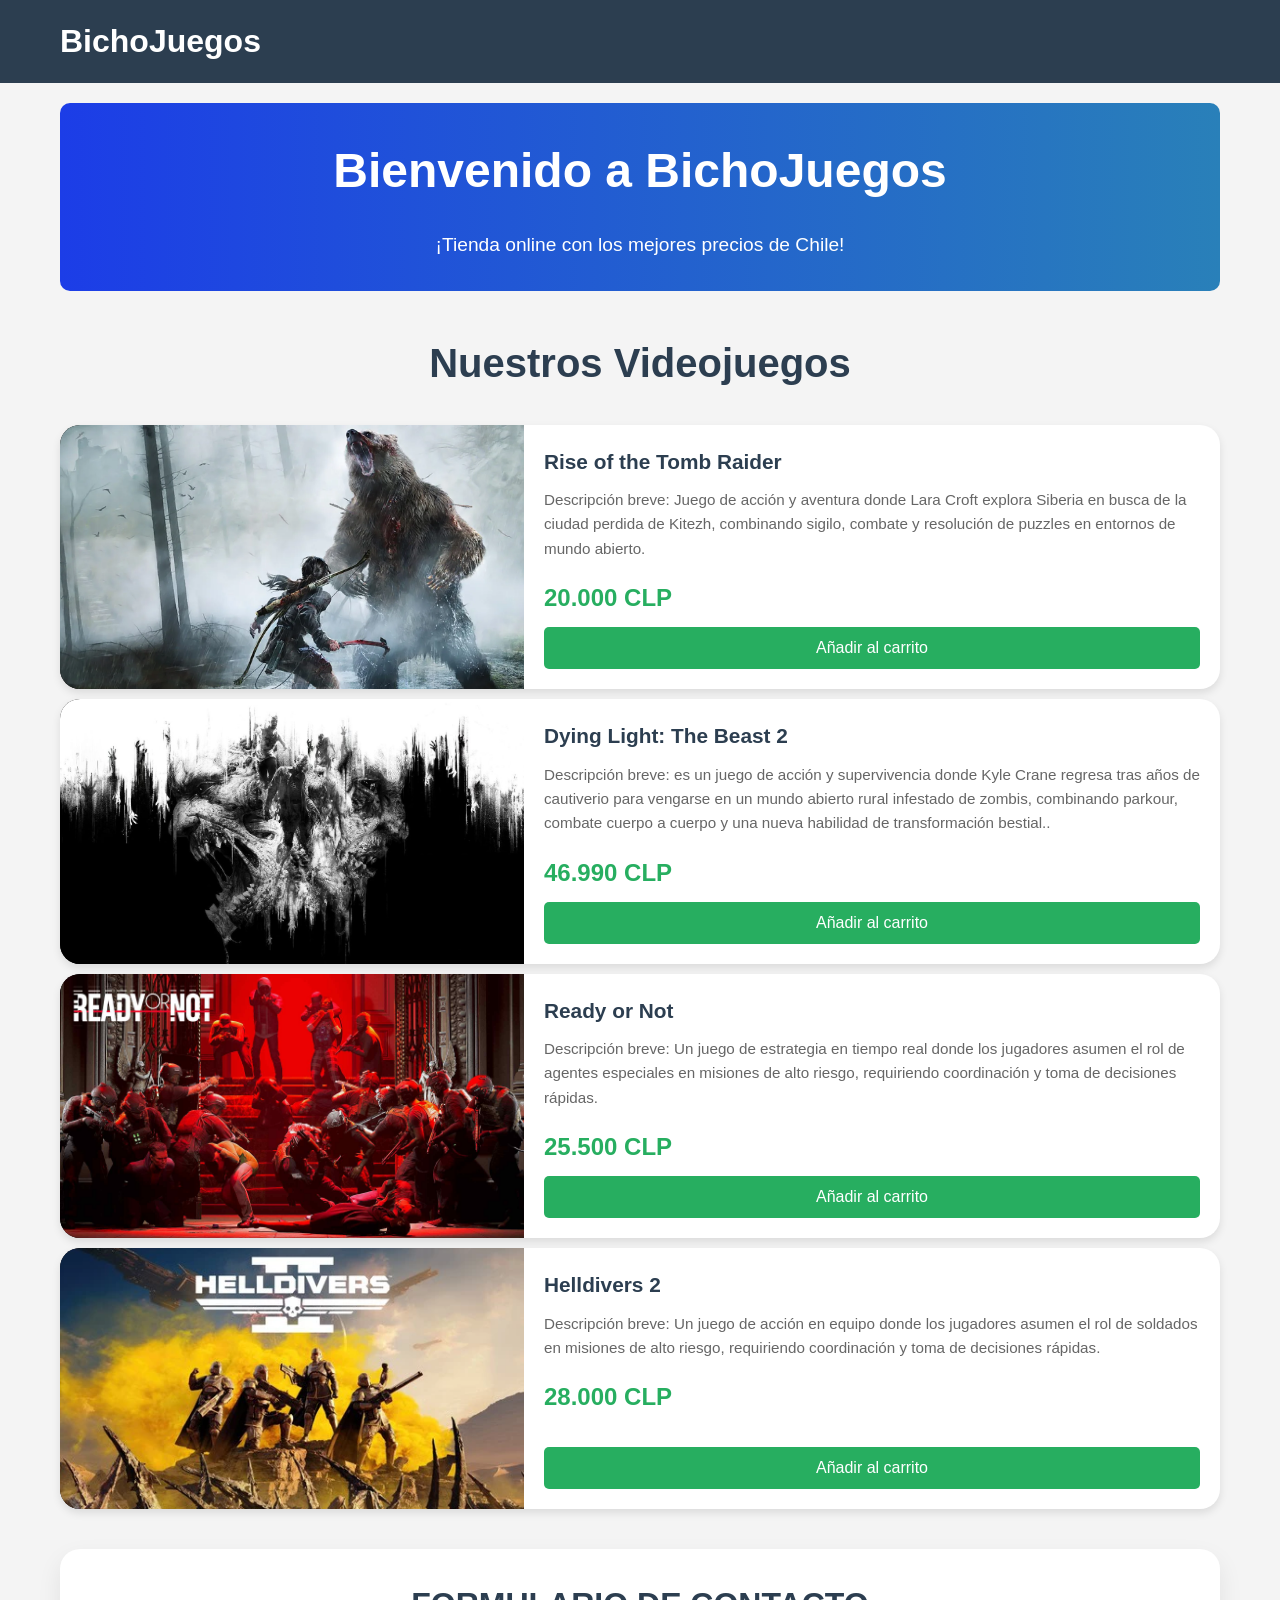
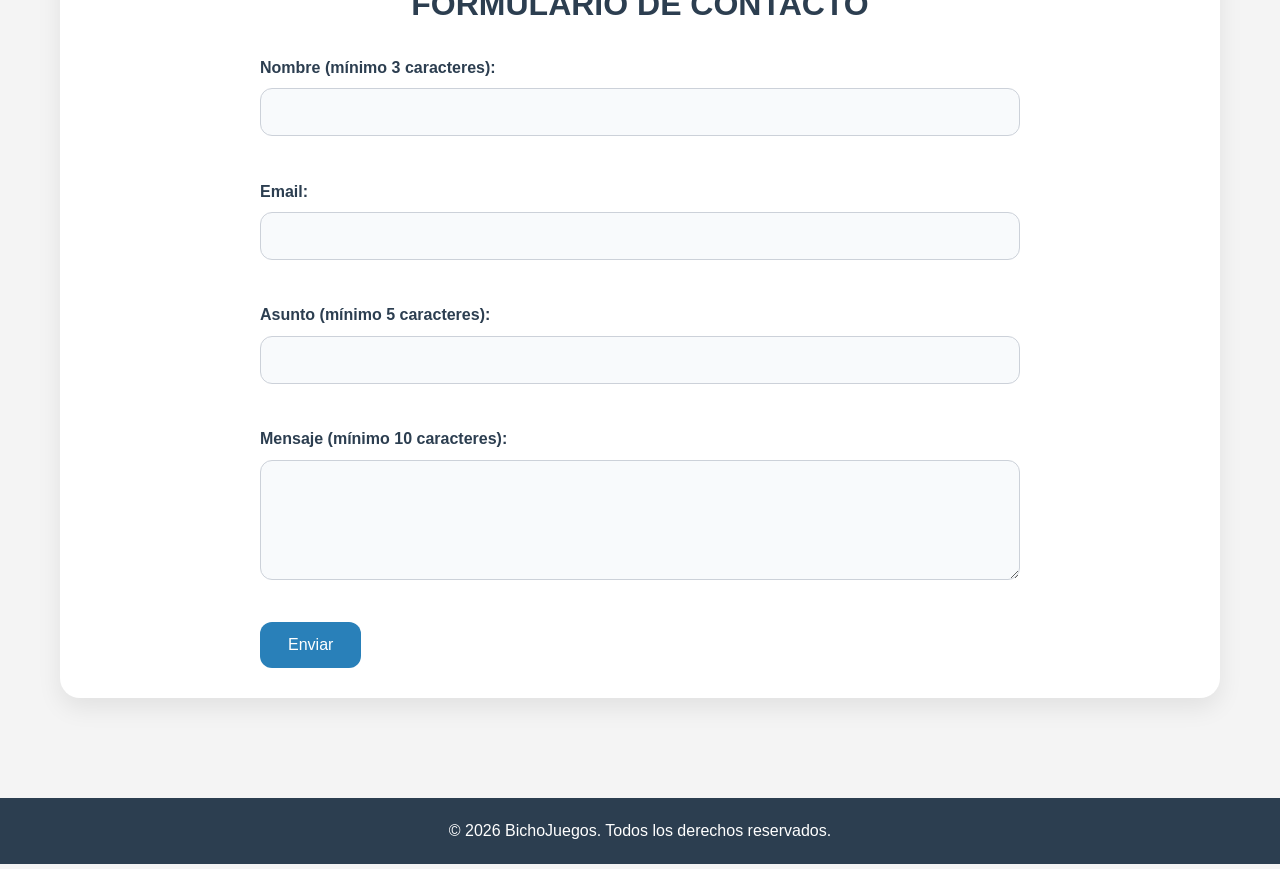
==== Index.html @ ba561649 "1.0.0 Primera versión de la tienda de videojuegos" ====
<!DOCTYPE html>
<html lang="es">

<head>
    <meta charset="UTF-8">
    <meta name="viewport" content="width=device-width, initial-scale=1.0">
    <title>BichoJuegos</title>
    <link rel="stylesheet" href="Pagina_videojuegos.css">
</head>

<body>
    <header>
        <nav>
            <h1>BichoJuegos</h1>
        </nav>
    </header>
    <main>
        <section id="hero">
            <h2>Bienvenido a BichoJuegos</h2>
            <p>¡Tienda online con los mejores precios de Chile!</p>
        </section>

        <section id="juegos">
            <h2>Nuestros Videojuegos</h2>
            <div class="Juegos-container">
                <div class="juego-card">
                    <div class="juego-card__media">
                        <img class="juego-card__image" src="rise-of-the-tomb-raider.webp" alt="Videojuego-Lara">
                        <video class="juego-card__video" muted autoplay loop playsinline preload="auto">
                            <source src="Lara.1.mp4" type="video/mp4">
                        </video>
                    </div>
                    <div class="juego-card__info">
                        <h3 class="juego-card__title">Rise of the Tomb Raider</h3>
                        <p class="juego-card__description">Descripción breve: Juego de acción y aventura donde Lara Croft explora Siberia en busca de la ciudad perdida de Kitezh, combinando sigilo, combate y resolución de puzzles en entornos de mundo abierto.</p>
                        <p class="juego-card__price">20.000 CLP</p>
                        <button class="juego-card__button" onclick="window.location.href='Carrito.html'">Añadir al carrito</button>
                    </div>
                </div>

                <div class="juego-card">
                    <div class="juego-card__media">
                        <img class="juego-card__image" src="Kyle.jpg" alt="Videojuego 2">
                        <video class="juego-card__video" muted autoplay loop>
                            <source src="Dying.1.mp4" type="video/mp4">
                        </video>
                    </div>
                    <div class="juego-card__info">
                        <h3 class="juego-card__title">Dying Light: The Beast 2</h3>
                        <p class="juego-card__description">Descripción breve: es un juego de acción y supervivencia donde Kyle Crane regresa tras años de cautiverio para vengarse en un mundo abierto rural infestado de zombis, combinando parkour, combate cuerpo a cuerpo y una nueva habilidad de transformación bestial..</p>
                        <p class="juego-card__price">46.990 CLP</p>
                        <button class="juego-card__button" onclick="window.location.href='Carrito.html'">Añadir al carrito</button>
                    </div>
                </div>

                <div class="juego-card">
                    <div class="juego-card__media">
                        <img class="juego-card__image" src="ready-or-not.jpg" alt="Videojuego 3">
                        <video class="juego-card__video" muted autoplay loop>
                            <source src="Ready.1.mp4" type="video/mp4">
                        </video>
                    </div>
                    <div class="juego-card__info">
                        <h3 class="juego-card__title">Ready or Not</h3>
                        <p class="juego-card__description">Descripción breve: Un juego de estrategia en tiempo real donde los jugadores asumen el rol de agentes especiales en misiones de alto riesgo, requiriendo coordinación y toma de decisiones rápidas.</p>
                        <p class="juego-card__price">25.500 CLP</p>
                        <button class="juego-card__button" onclick="window.location.href='Carrito.html'">Añadir al carrito</button>
                    </div>
                </div>

                <div class="juego-card">
                    <div class="juego-card__media">
                        <img class="juego-card__image" src="Helldivers.webp" alt="Videojuego 4">
                        <video class="juego-card__video" muted autoplay loop>
                            <source src="Helldivers.mp4" type="video/mp4">
                        </video>
                    </div>
                    <div class="juego-card__info">
                        <h3 class="juego-card__title">Helldivers 2</h3>
                        <p class="juego-card__description">Descripción breve: Un juego de acción en equipo donde los jugadores asumen el rol de soldados en misiones de alto riesgo, requiriendo coordinación y toma de decisiones rápidas.</p>
                        <p class="juego-card__price">28.000 CLP</p>
                        <button class="juego-card__button" onclick="window.location.href='Carrito.html'">Añadir al carrito</button>
                    </div>
                </div>
            </div>
        </section>
        <section class="contacto">
        <h2 class="contacto-titulo"> FORMULARIO DE CONTACTO </h2>
        <form class="formulario" id="formularioContacto">
            <div class="form-grupo">
                <label for="nombre">Nombre (mínimo 3 caracteres):</label>
                <input type="text" id="nombre" name="nombre" minlength="3" required>
                <span class="error" id="errorNombre"></span>
            </div>
            <div class="form-grupo">
                <label for="email">Email:</label>
                <input type="email" id="email" name="email" required>
                <span class="error" id="errorEmail"></span>
            </div>
            <div class="form-grupo">
                <label for="asunto">Asunto (mínimo 5 caracteres):</label>
                <input type="text" id="asunto" name="asunto" minlength="5" required>
                <span class="error" id="errorAsunto"></span>
            </div>
            <div class="form-grupo">
                <label for="mensaje">Mensaje (mínimo 10 caracteres):</label>
                <textarea id="mensaje" name="mensaje" rows="5" minlength="10" required></textarea>
                <span class="error" id="errorMensaje"></span>
            </div>
            <button type="submit" class="btn-enviar">Enviar</button>
        </form>
    </section>
    </main>

    <footer>
        <p>&copy; 2026 BichoJuegos. Todos los derechos reservados.</p>
    </footer>
    <script src="contacto.js"></script>
</body>

</html>
---- Pagina_videojuegos.css ----
* {
    margin: 0;
    padding: 0;
    box-sizing: border-box;
}


body {
    font-family: 'Arial';
    line-height: 1.6;
    color: #333;
    background-color: #f4f4f4;
}


header {
    background-color: #2c3e50;
    color: #fff;
    padding: 1rem 0;
}

nav {
    display: flex;
    justify-content: space-between;
    align-items: center;
    max-width: 1200px;
    margin: 0 auto;
    padding: 0 20px;
}

nav h1 {
    font-size: 2rem;
}

nav ul {
    display: flex;
    list-style: none;
}

nav ul li {
    margin-left: 20px;
}

nav ul li a {
    color: #fff;
    text-decoration: none;
    padding: 10px;
    transition: background-color 0.3s;
}

nav ul li a:hover {
    background-color: #34495e;
    border-radius: 5px;
}


main {
    max-width: 1200px;
    margin: 0 auto;
    padding: 20px;
}


#hero {
    text-align: center;
    background: linear-gradient(to right, #1c3de7, #2980b9);
    color: #fff;
    padding: 30px 20px;
    margin-bottom: 40px;
    border-radius: 10px;
}

#hero h2 {
    font-size: 3rem;
    margin-bottom: 20px;
}

#hero p {
    font-size: 1.2rem;
}


#juegos {
    margin-bottom: 40px;
}

#juegos h2 {
    text-align: center;
    margin-bottom: 30px;
    font-size: 2.5rem;
    color: #2c3e50;
}

.Juegos-container {
    display: grid;
    grid-template-columns: 1fr;
    gap: 10px;
}

.juego-card {
    background-color: #fff;
    border-radius: 20px;
    box-shadow: 0 4px 8px rgba(0, 0, 0, 0.1);
    overflow: hidden;
    transition: transform 0.3s;
    display: flex;
    flex-direction: row;
    align-items: stretch;
}

.juego-card:hover {
    transform: translateY(-5px);
}

.juego-card__media {
    position: relative;
    width: 40%;
    aspect-ratio: 16 / 9;
    flex-shrink: 0;
    overflow: hidden;
    background-color: #000;
}

.juego-card__image {
    width: 100%;
    height: 100%;
    object-fit: cover;
    position: absolute;
    top: 0;
    left: 0;
    z-index: 2;
    opacity: 1;
    transition: opacity 0.25s ease;
}

.juego-card__video {
    width: 100%;
    height: 100%;
    object-fit: cover;
    position: absolute;
    top: 0;
    left: 0;
    z-index: 1;
    opacity: 0;
    transition: opacity 0.25s ease;
}

.juego-card:hover .juego-card__video {
    opacity: 1;
}

.juego-card:hover .juego-card__image {
    opacity: 0;
}

.juego-card__info {
    flex: 1;
    display: flex;
    flex-direction: column;
    justify-content: space-between;
    padding: 20px;
}

.juego-card__title {
    font-size: 1.3rem;
    color: #2c3e50;
    margin-bottom: 10px;
}

.juego-card__description {
    color: #666;
    margin-bottom: 8px;
    font-size: 0.95rem;
}

.juego-card__price {
    font-size: 1.5rem;
    font-weight: bold;
    color: #27ae60;
    margin: 10px 0;
}

.juego-card__button {
    display: block;
    width: 100%;
    padding: 12px;
    background-color: #27ae60;
    color: #fff;
    border: none;
    border-radius: 5px;
    cursor: pointer;
    font-size: 1rem;
    transition: background-color 0.3s;
    margin-top: auto;
}

.juego-card__button:hover {
    background-color: #229954;
}


footer {
    background-color: #2c3e50;
    color: #fff;
    text-align: center;
    padding: 20px 0;
    margin-top: 40px;
}


@media (max-width: 768px) {
    nav {
        flex-direction: column;
        text-align: center;
    }

    nav ul {
        margin-top: 10px;
    }

    nav ul li {
        margin: 0 10px;
    }

    main {
        padding: 15px;
    }

    .juego-card {
        flex-direction: column;
    }

    .juego-card__media {
        width: 100%;
        aspect-ratio: 16 / 9;
    }

    .juego-card__info {
        padding: 15px;
    }

    .juego-card__title {
        font-size: 1.2rem;
    }

    #hero h2 {
        font-size: 2rem;
    }

    #hero p {
        font-size: 1rem;
    }

    .Juegos-container {
        grid-template-columns: 1fr;
    }

    .contacto {
        padding: 20px 18px;
        margin-bottom: 30px;
    }

    .contacto-titulo {
        font-size: 1.6rem;
    }

    .formulario {
        gap: 0.75rem;
    }

    .formulario input,
    .formulario textarea {
        padding: 12px 14px;
    }

    .btn-enviar {
        width: 100%;
        padding: 14px 20px;
    }

    footer {
        padding: 18px 10px;
    }
}

.contacto {
    background-color: #ffffff;
    padding: 30px 25px;
    border-radius: 20px;
    box-shadow: 0 10px 25px rgba(0, 0, 0, 0.08);
    margin-bottom: 40px;
}

.contacto-titulo {
    text-align: center;
    font-size: 2rem;
    color: #2c3e50;
    margin-bottom: 1.5rem;
}

.formulario {
    max-width: 760px;
    margin: 0 auto;
    display: grid;
    gap: 1rem;
}

.form-grupo {
    display: grid;
    gap: 0.5rem;
}

.formulario label {
    font-weight: 600;
    color: #2c3e50;
}

.formulario input,
.formulario textarea {
    width: 100%;
    padding: 14px 16px;
    border: 1px solid #ccd1d9;
    border-radius: 12px;
    font-size: 1rem;
    color: #2c3e50;
    background-color: #f8fafc;
    transition: border-color 0.2s ease, box-shadow 0.2s ease;
}

.formulario input:focus,
.formulario textarea:focus {
    outline: none;
    border-color: #2980b9;
    box-shadow: 0 0 0 4px rgba(41, 128, 185, 0.15);
    background-color: #ffffff;
}

.error {
    color: #c0392b;
    font-size: 0.95rem;
    min-height: 1.2em;
}

input.invalid,
textarea.invalid {
    border-color: #c0392b;
}

.btn-enviar {
    width: fit-content;
    padding: 14px 28px;
    border: none;
    border-radius: 12px;
    background-color: #2980b9;
    color: #ffffff;
    font-size: 1rem;
    cursor: pointer;
    transition: background-color 0.2s ease, transform 0.2s ease;
}

.btn-enviar:hover {
    background-color: #21618c;
    transform: translateY(-1px);
}

.success-message {
    display: none;
    background-color: #d4efdf;
    color: #1e8449;
    border: 1px solid #27ae60;
    padding: 14px 18px;
    border-radius: 12px;
    text-align: center;
    margin-bottom: 1rem;
}

.success-message.visible {
    display: block;
}
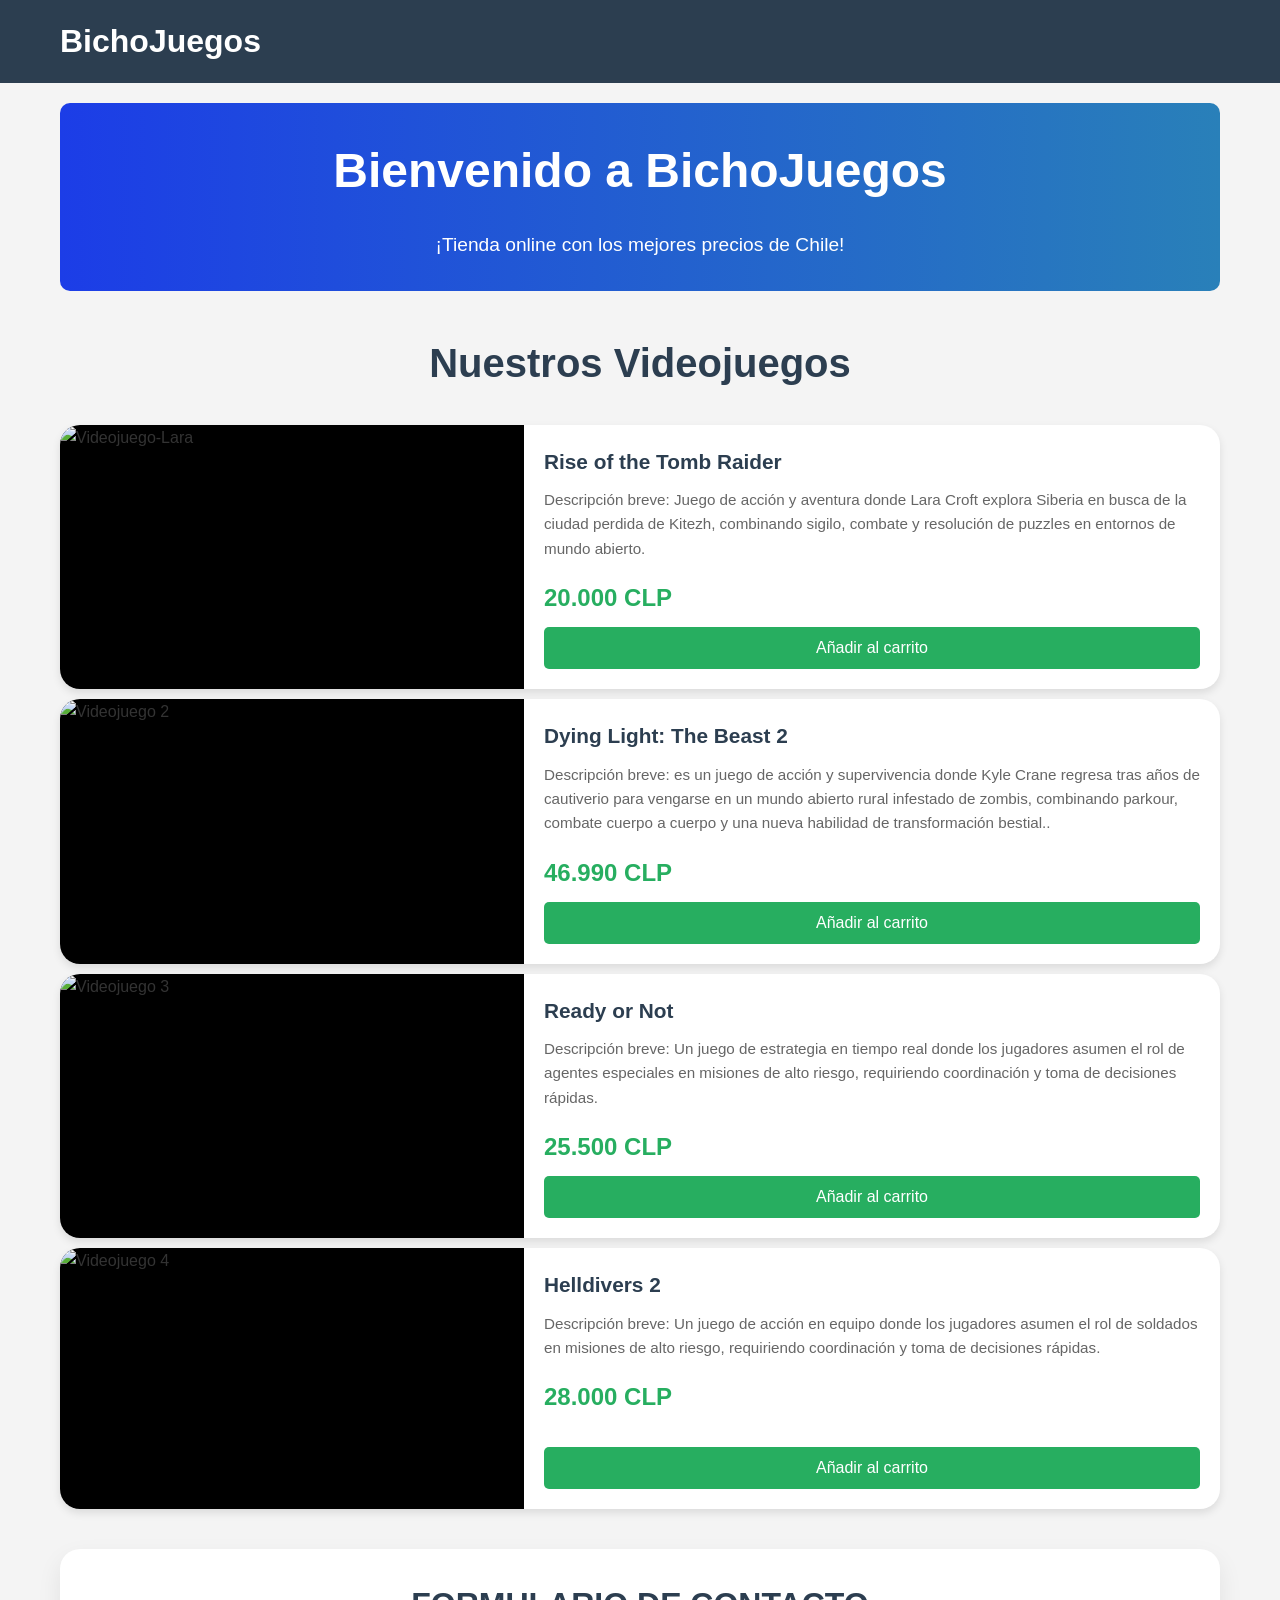
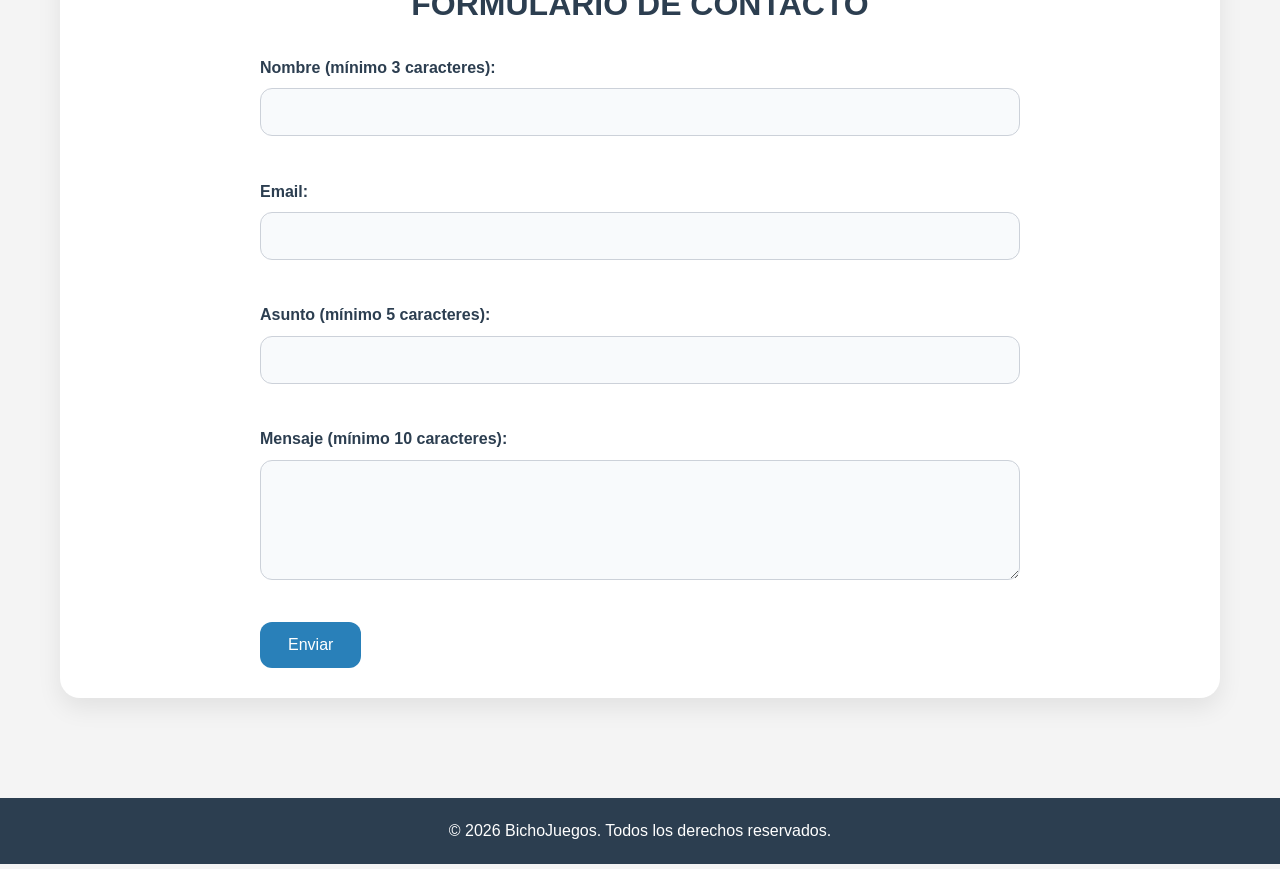
==== commit 9750c0d8: "1.0.1" ====
--- a/Index.html
+++ b/Index.html
@@ -25,9 +25,9 @@
             <div class="Juegos-container">
                 <div class="juego-card">
                     <div class="juego-card__media">
-                        <img class="juego-card__image" src="rise-of-the-tomb-raider.webp" alt="Videojuego-Lara">
+                        <img class="juego-card__image" src="/Fotos/rise-of-the-tomb-raider.webp" alt="Videojuego-Lara">
                         <video class="juego-card__video" muted autoplay loop playsinline preload="auto">
-                            <source src="Lara.1.mp4" type="video/mp4">
+                            <source src="/Videos/Lara.1.mp4" type="video/mp4">
                         </video>
                     </div>
                     <div class="juego-card__info">
@@ -40,9 +40,9 @@
 
                 <div class="juego-card">
                     <div class="juego-card__media">
-                        <img class="juego-card__image" src="Kyle.jpg" alt="Videojuego 2">
+                        <img class="juego-card__image" src="/Fotos/Kyle.jpg" alt="Videojuego 2">
                         <video class="juego-card__video" muted autoplay loop>
-                            <source src="Dying.1.mp4" type="video/mp4">
+                            <source src="/Videos/Dying.1.mp4" type="video/mp4">
                         </video>
                     </div>
                     <div class="juego-card__info">
@@ -55,9 +55,9 @@
 
                 <div class="juego-card">
                     <div class="juego-card__media">
-                        <img class="juego-card__image" src="ready-or-not.jpg" alt="Videojuego 3">
+                        <img class="juego-card__image" src="/Fotos/ready-or-not.jpg" alt="Videojuego 3">
                         <video class="juego-card__video" muted autoplay loop>
-                            <source src="Ready.1.mp4" type="video/mp4">
+                            <source src="/Videos/Ready.1.mp4" type="video/mp4">
                         </video>
                     </div>
                     <div class="juego-card__info">
@@ -70,9 +70,9 @@
 
                 <div class="juego-card">
                     <div class="juego-card__media">
-                        <img class="juego-card__image" src="Helldivers.webp" alt="Videojuego 4">
+                        <img class="juego-card__image" src="/Fotos/Helldivers.webp" alt="Videojuego 4">
                         <video class="juego-card__video" muted autoplay loop>
-                            <source src="Helldivers.mp4" type="video/mp4">
+                            <source src="/Videos/Helldivers.mp4" type="video/mp4">
                         </video>
                     </div>
                     <div class="juego-card__info">
